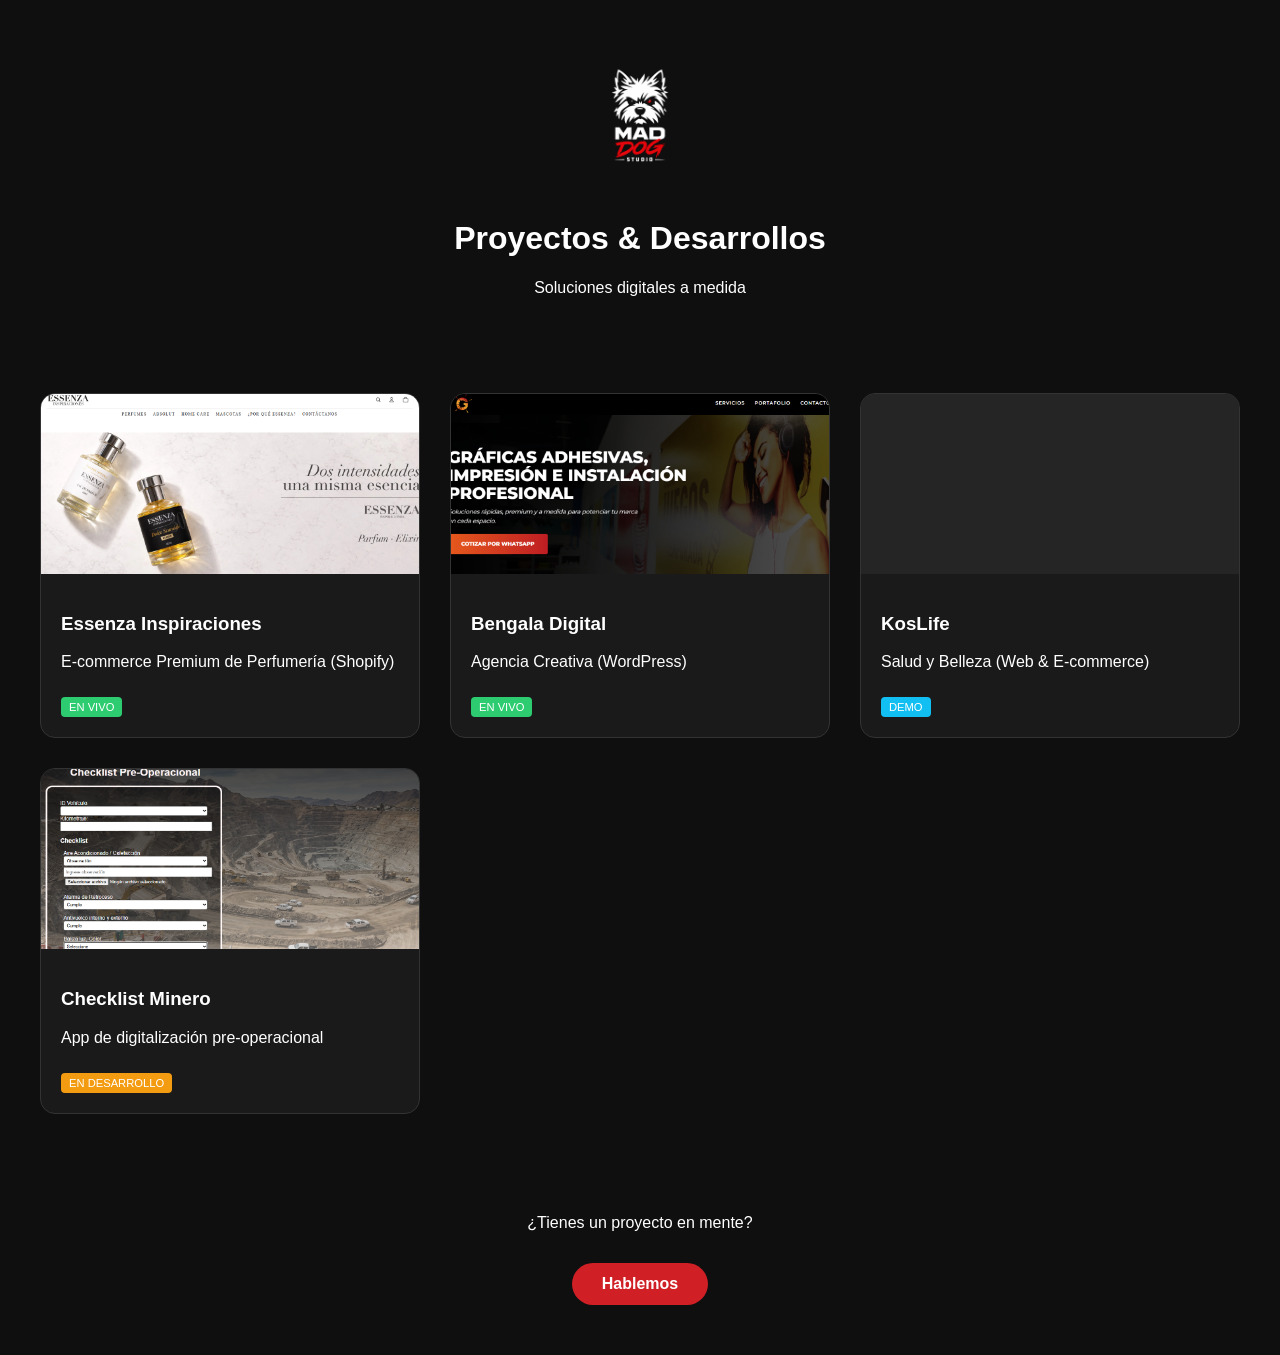
==== portafolio.html @ 84998dc0 "Primer commit - Mad Dog Studio landing" ====
<!DOCTYPE html>
<html lang="es">
<head>
    <meta charset="UTF-8">
    <meta name="viewport" content="width=device-width, initial-scale=1.0">
    <title>MAD Dog Studio | Portafolio</title>
    <link rel="stylesheet" href="style-portafolio.css">
</head>
<body>

    <header>
        <img src="img/mad_transp.png" alt="MAD Dog Studio Logo" class="logo-header">
        <h1>Proyectos & Desarrollos</h1>
        <p>Soluciones digitales a medida</p>
    </header>

    <main class="portfolio-grid">
        
        <a href="https://www.essenzainspiraciones.cl" target="_blank" class="project-card">
            <div class="card-image" style="background-image: url('img/essenza.png');"></div>
            <div class="card-content">
                <h3>Essenza Inspiraciones</h3>
                <p>E-commerce Premium de Perfumería (Shopify)</p>
                <span class="tag">En Vivo</span>
            </div>
        </a>

        <a href="https://www.bengaladigital.cl" target="_blank" class="project-card">
            <div class="card-image" style="background-image: url('img/bengala.png');"></div>
            <div class="card-content">
                <h3>Bengala Digital</h3>
                <p>Agencia Creativa (WordPress)</p>
                <span class="tag">En Vivo</span>
            </div>
        </a>

        <a href="https://kos-life-web-demo.vercel.app" target="_blank" class="project-card">
            <div class="card-image" style="background-image: url('img/soul.png');"></div>
            <div class="card-content">
                <h3>KosLife</h3>
                <p>Salud y Belleza (Web & E-commerce)</p>
                <span class="tag demo">Demo</span>
            </div>
        </a>

        <div class="project-card internal" onclick="openProject('mining')">
            <div class="card-image" style="background-image: url('img/checklist.png');"></div>
            <div class="card-content">
                <h3>Checklist Minero</h3>
                <p>App de digitalización pre-operacional</p>
                <span class="tag dev">En Desarrollo</span>
            </div>
        </div>

    </main>

    <footer class="contact-section">
        <p>¿Tienes un proyecto en mente?</p>
        <a href="mailto:dogstudio@madapp.cl" class="contact-btn">Hablemos</a>
    </footer>

</body>
</html>
---- style-portafolio.css ----
:root {
    --primary-red: #d11f26;
    --dark-bg: #0f0f0f;
    --card-bg: #1a1a1a;
    --text-white: #ffffff;
    --text-gray: #a0a0a0;
}

body {
    background-color: var(--dark-bg);
    color: var(--text-white);
    font-family: 'Inter', sans-serif;
    margin: 0;
    padding-bottom: 50px;
}

header {
    text-align: center;
    padding: 60px 20px;
}

.logo-header {
    width: 120px;
    margin-bottom: 15px;
}

/* LA MAGIA DEL GRID */
.portfolio-grid {
    display: grid;
    grid-template-columns: repeat(auto-fit, minmax(300px, 1fr));
    gap: 30px;
    max-width: 1200px;
    margin: 0 auto;
    padding: 20px;
}

.project-card {
    background: var(--card-bg);
    border-radius: 15px;
    text-decoration: none;
    color: inherit;
    overflow: hidden;
    border: 1px solid #333;
    transition: transform 0.3s ease, border-color 0.3s ease;
    cursor: pointer;
}

.project-card:hover {
    transform: translateY(-8px);
    border-color: var(--primary-red);
}

.card-image {
    height: 180px;
    background-size: cover;
    background-position: center;
    background-color: #252525;
}

.card-content {
    padding: 20px;
}

.tag {
    display: inline-block;
    margin-top: 10px;
    font-size: 0.7rem;
    padding: 4px 8px;
    background: #2ecc71;
    border-radius: 4px;
    text-transform: uppercase;
}

.tag.dev {
    background: #f39c12;
}

.tag.demo {
    background: #12bff3;
}

.contact-section {
    text-align: center;
    margin-top: 80px;
}

.contact-btn {
    display: inline-block;
    margin-top: 15px;
    padding: 12px 30px;
    background-color: var(--primary-red);
    color: white;
    text-decoration: none;
    border-radius: 30px;
    font-weight: bold;
}
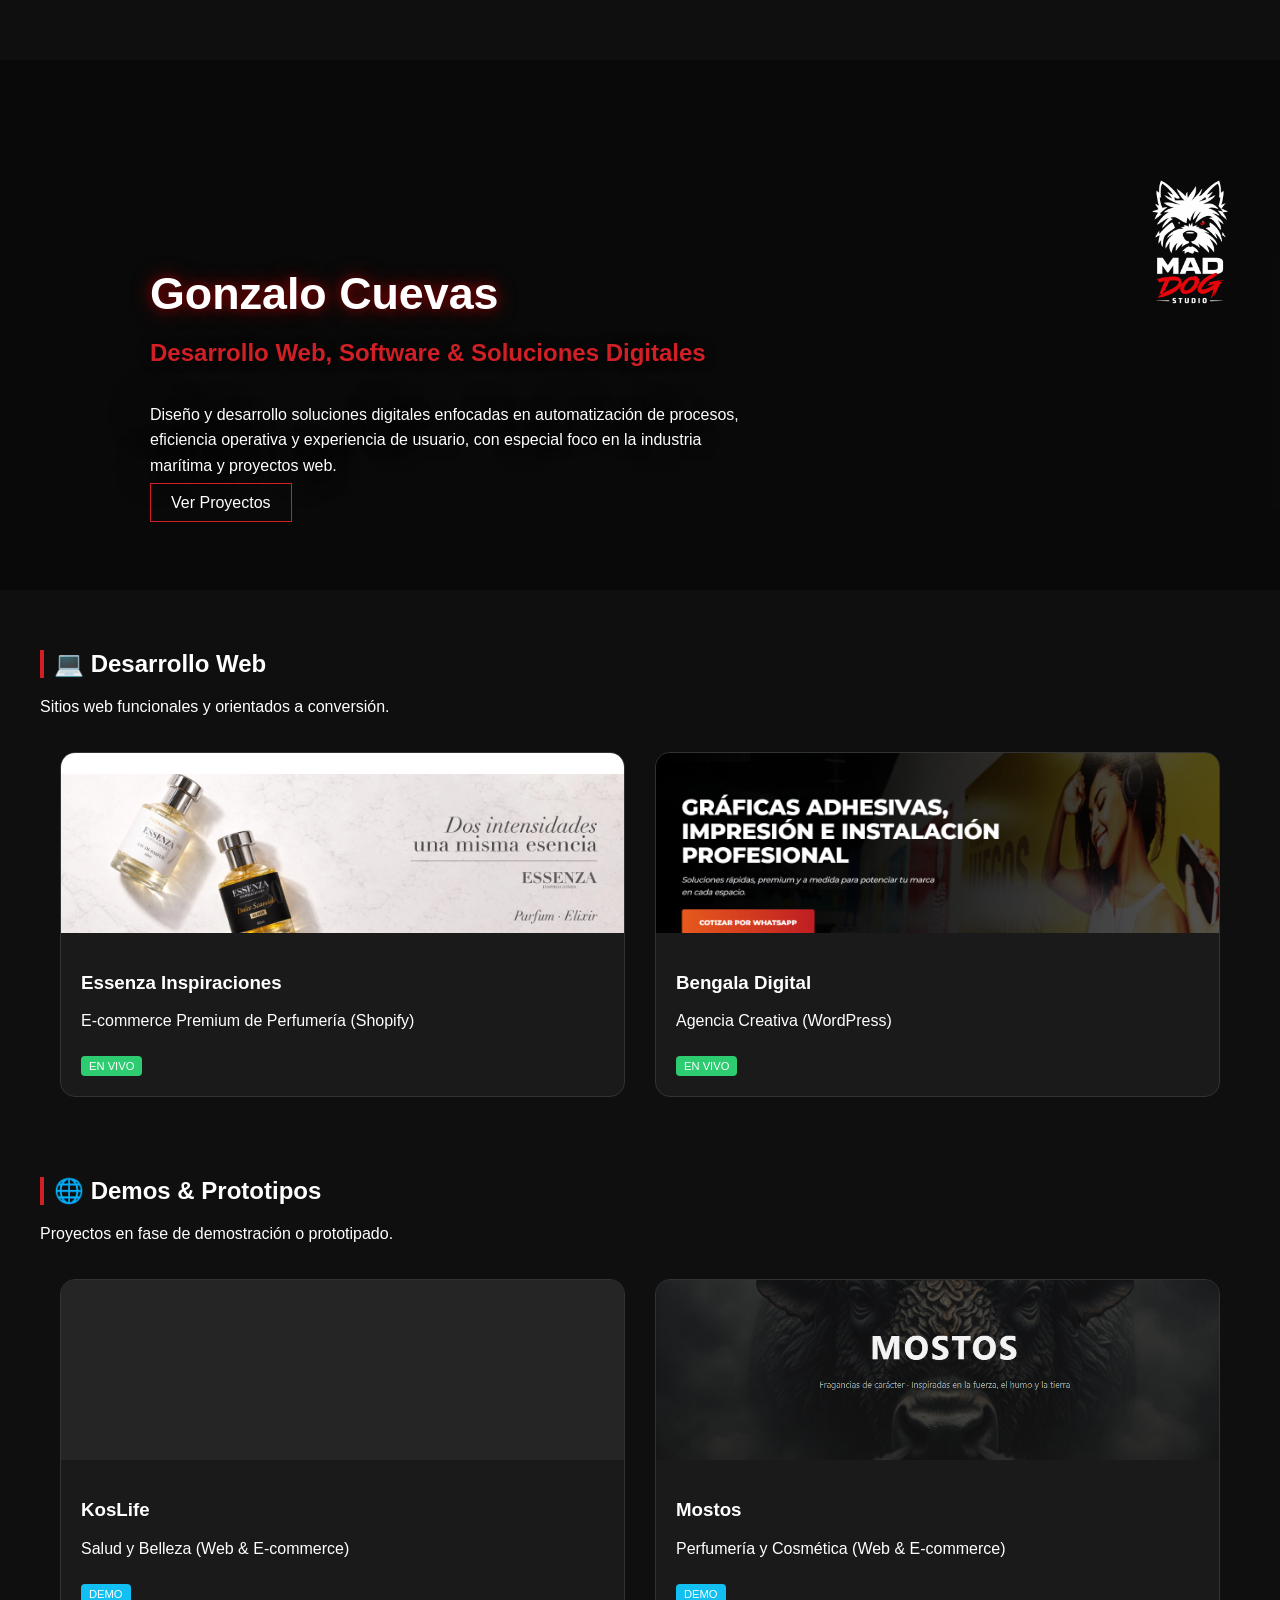
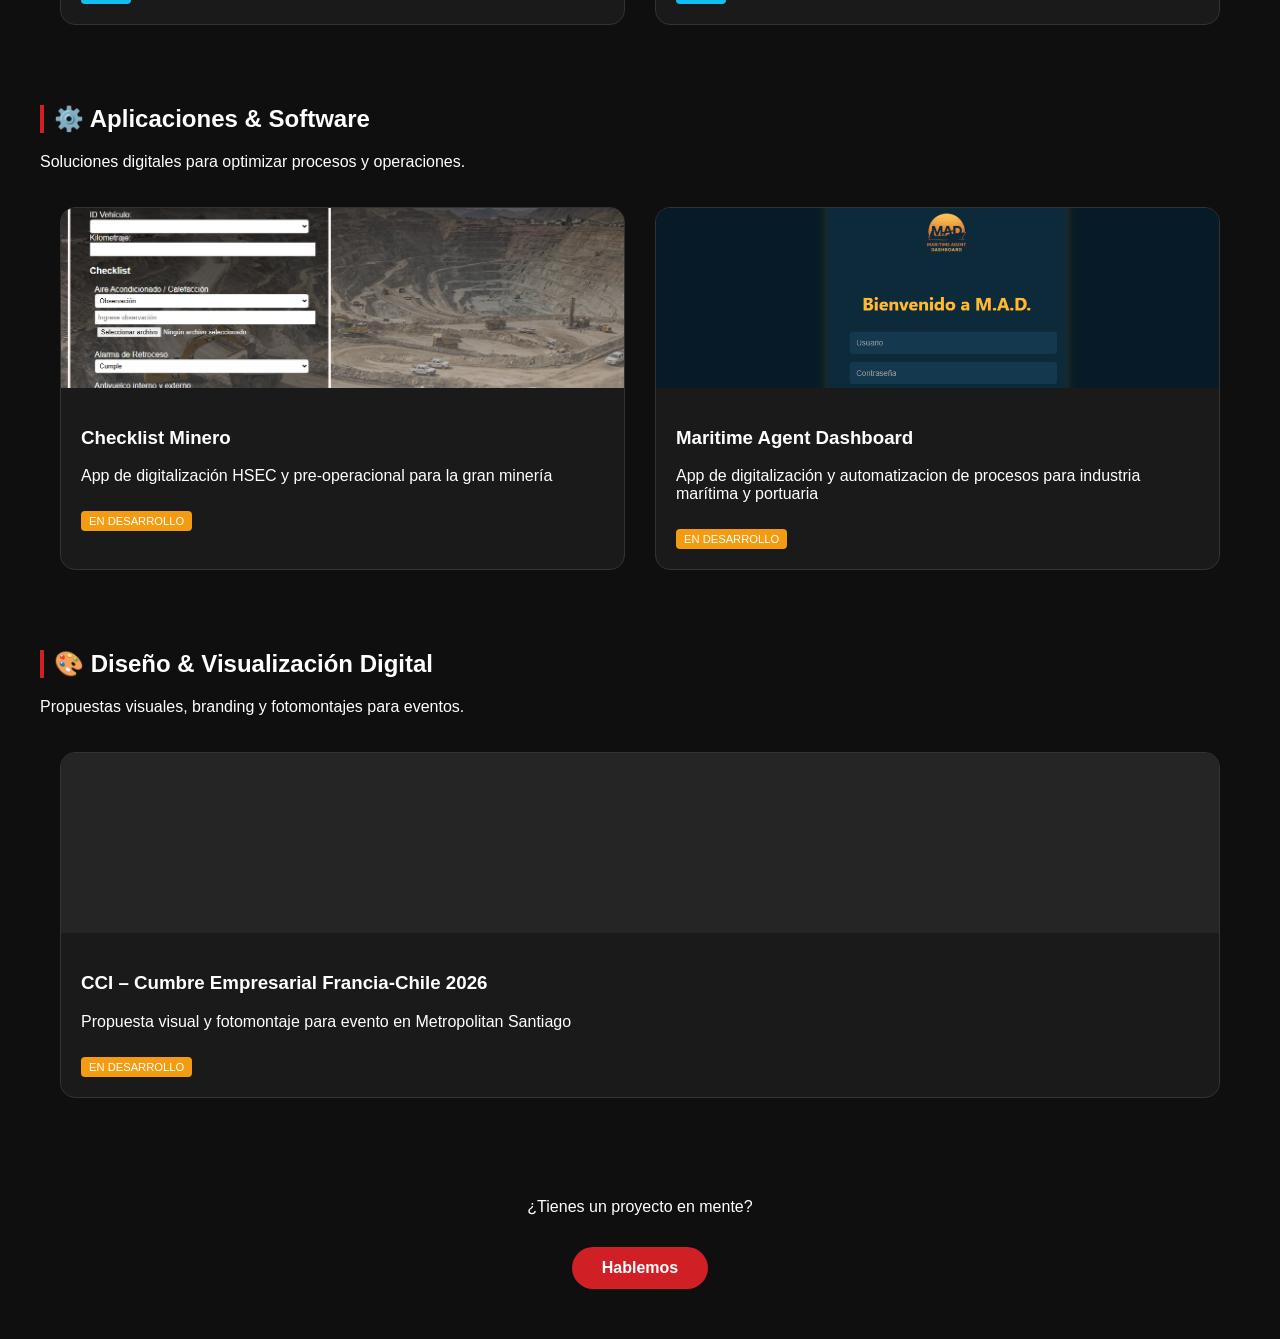
==== commit 45442839: "Refactor portafolio + nuevo layout por secciones + mejoras hero responsive" ====
--- a/portafolio.html
+++ b/portafolio.html
@@ -8,15 +8,38 @@
 </head>
 <body>
 
-    <header>
-        <img src="img/mad_transp.png" alt="MAD Dog Studio Logo" class="logo-header">
-        <h1>Proyectos & Desarrollos</h1>
-        <p>Soluciones digitales a medida</p>
-    </header>
+    <header class="hero">
 
-    <main class="portfolio-grid">
+    <div class="hero-content">
+        <div class="hero-text">
+            <h1>Gonzalo Cuevas</h1>
+            <h2>Desarrollo Web, Software & Soluciones Digitales</h2>
+            <p>
+            Diseño y desarrollo soluciones digitales enfocadas en automatización de procesos,
+            eficiencia operativa y experiencia de usuario, con especial foco en la industria marítima y proyectos web.
+            </p>
+
+            <div class="hero-buttons">
+                <a href="#proyectos" class="btn">Ver Proyectos</a>
+            </div>
+        </div>
+
+        <div class="hero-logo">
+            <img id="logoHero" src="img/mad_transp.png" alt="logo">
+        </div>
         
-        <a href="https://www.essenzainspiraciones.cl" target="_blank" class="project-card">
+    </div>
+
+</header>
+
+    <main>
+        <!-- DESARROLLO WEB -->
+    <section>
+        <h2>💻 Desarrollo Web</h2>
+        <p class="section-desc">Sitios web funcionales y orientados a conversión.</p>
+        <div class="portfolio-grid">
+
+            <a href="https://www.essenzainspiraciones.cl" target="_blank" class="project-card">
             <div class="card-image" style="background-image: url('img/essenza.png');"></div>
             <div class="card-content">
                 <h3>Essenza Inspiraciones</h3>
@@ -34,6 +57,16 @@
             </div>
         </a>
 
+        </div>
+    </section>
+
+    <!-- DEMOS -->
+    <section>
+        <h2>🌐 Demos & Prototipos</h2>
+        <p class="section-desc">Proyectos en fase de demostración o prototipado.</p>
+        <div class="portfolio-grid">
+
+            <!-- KosLife -->
         <a href="https://kos-life-web-demo.vercel.app" target="_blank" class="project-card">
             <div class="card-image" style="background-image: url('img/soul.png');"></div>
             <div class="card-content">
@@ -42,15 +75,65 @@
                 <span class="tag demo">Demo</span>
             </div>
         </a>
+            <!-- Mostos (nuevo) -->
+        <a href="https://mostos-web.vercel.app" target="_blank" class="project-card">
+            <div class="card-image" style="background-image: url('img/mostos.png');"></div>
+            <div class="card-content">
+                <h3>Mostos</h3>
+                <p>Perfumería y Cosmética (Web & E-commerce)</p>
+                <span class="tag demo">Demo</span>
+            </div>
+        </a>
 
+        </div>
+    </section>
+
+    <!-- SOFTWARE -->
+    <section>
+        <h2>⚙️ Aplicaciones & Software</h2>
+        <p class="section-desc">Soluciones digitales para optimizar procesos y operaciones.</p>
+        <div class="portfolio-grid">
+
+            <!-- Checklist -->
         <div class="project-card internal" onclick="openProject('mining')">
             <div class="card-image" style="background-image: url('img/checklist.png');"></div>
             <div class="card-content">
                 <h3>Checklist Minero</h3>
-                <p>App de digitalización pre-operacional</p>
+                <p>App de digitalización HSEC y pre-operacional para la gran minería</p>
                 <span class="tag dev">En Desarrollo</span>
             </div>
         </div>
+            <!-- MAD -->
+        <a href="https://madapp.cl/dashboard.html" target="_blank" class="project-card">
+            <div class="card-image" style="background-image: url('img/MAD.png');"></div>
+            <div class="card-content">
+                <h3>Maritime Agent Dashboard</h3>
+                <p>App de digitalización y automatizacion de procesos para industria marítima y portuaria</p>
+                <span class="tag dev">En Desarrollo</span>
+            </div>
+        </a>
+
+        </div>
+    </section>
+
+    <!-- DISEÑO -->
+    <section>
+        <h2>🎨 Diseño & Visualización Digital</h2>
+        <p class="section-desc">Propuestas visuales, branding y fotomontajes para eventos.</p>
+        <div class="portfolio-grid">
+
+            <!-- CCI -->
+        <div class="project-card internal" onclick="openProject('events')">
+            <div class="card-image" style="background-image: url('img/CCI.png');"></div>
+            <div class="card-content">
+                <h3>CCI – Cumbre Empresarial Francia-Chile 2026</h3>
+                <p>Propuesta visual y fotomontaje para evento en Metropolitan Santiago</p>
+                <span class="tag dev">En Desarrollo</span>
+            </div>
+        </div>
+
+        </div>
+    </section>
 
     </main>
 
@@ -59,5 +142,39 @@
         <a href="mailto:dogstudio@madapp.cl" class="contact-btn">Hablemos</a>
     </footer>
 
+    <script>
+const logo = document.getElementById("logoHero");
+
+if (window.innerWidth > 768) {
+
+    let isAnimating = false;
+
+    logo.addEventListener("click", () => {
+        if (isAnimating) return;
+
+        isAnimating = true;
+
+        logo.style.opacity = 0;
+
+        setTimeout(() => {
+            logo.src = "img/Ltr Icon.png";
+            logo.style.opacity = 1;
+
+            setTimeout(() => {
+                logo.style.opacity = 0;
+
+                setTimeout(() => {
+                    logo.src = "img/mad_transp.png";
+                    logo.style.opacity = 1;
+                    isAnimating = false;
+                }, 200);
+
+            }, 3000);
+
+        }, 200);
+    });
+}
+</script>
+
 </body>
 </html>
--- a/style-portafolio.css
+++ b/style-portafolio.css
@@ -10,7 +10,7 @@
     background-color: var(--dark-bg);
     color: var(--text-white);
     font-family: 'Inter', sans-serif;
-    margin: 0;
+    margin: 0px;
     padding-bottom: 50px;
 }
 
@@ -19,9 +19,9 @@
     padding: 60px 20px;
 }
 
-.logo-header {
-    width: 120px;
-    margin-bottom: 15px;
+.logo-header:hover {
+    transform: scale(1.05);
+    transition: transform 0.3s ease;
 }
 
 /* LA MAGIA DEL GRID */
@@ -93,4 +93,162 @@
     text-decoration: none;
     border-radius: 30px;
     font-weight: bold;
+}
+
+section {
+    max-width: 1200px;
+    margin: 60px auto;
+    padding: 0 20px;
+}
+
+section h2 {
+    margin-bottom: 20px;
+    color: var(--text-white);
+    border-left: 4px solid var(--primary-red);
+    padding-left: 10px;
+}
+
+.hero {
+    position: relative;
+    min-height: 450px;
+    display: flex;
+    align-items: center;
+    justify-content: center;
+    padding: 40px;
+    background: url('img/portafolio.png') center/cover no-repeat;
+    margin: 60px 0px 30px 0px;
+}
+
+.hero::before {
+    content: "";
+    position: absolute;
+    inset: 0;
+    background: rgba(7, 7, 7, 0.65);
+}
+
+.hero-content {
+    position: relative;
+    z-index: 2;
+    display: flex;
+    justify-content: space-between;
+    align-items: center;
+    width: 100%;
+    max-width: 1200px;
+}
+
+.hero-text {
+    max-width: 600px;
+    text-align: left;
+}
+
+.hero-text h1 {
+    font-size: 2.8rem;
+    margin-bottom: 0px;
+
+    /* 🔥 sombra pro */
+    text-shadow: 0 0 10px rgba(117, 0, 0, 0.8),
+                 0 0 20px rgba(207, 0, 0, 0.6);
+}
+
+.hero-text h2 {
+    color: var(--primary-red);
+    margin-bottom: 35px;
+
+    text-shadow: 0 0 12px rgb(0, 0, 0);
+}
+
+.hero-text p {
+    color: var(--text-white);
+    line-height: 1.6;
+
+    text-shadow: 0 0 100px rgb(0, 0, 0);
+}
+
+.hero-logo img {
+    width: 160px;
+    transition: transform 0.3s ease;
+}
+
+.hero-logo img:hover {
+    transform: scale(1.40);
+}
+
+.btn {
+    margin-top: 20px;
+    padding: 10px 20px;
+    border: 1px solid var(--primary-red);
+    color: var(--text-white);
+    text-decoration: none;
+    transition: 0.3s;
+}
+
+.btn:hover {
+    background: var(--primary-red);
+}
+
+.hero-logo img {
+    width: 160px;
+    transition: transform 2.3s ease, opacity 0.3s ease;
+}
+
+@media (min-width: 769px) {
+
+    .hero-text {
+        margin-left: 110px;   /* mueve el bloque completo */
+        margin-top: 100px;   /* opcional si quieres subir/bajar */
+    }
+
+    .hero-logo {
+        position: absolute;
+        right: 0;
+        top: 30px;
+        left: 1070px;
+    }
+
+}
+
+@media (max-width: 768px) {
+
+    .hero {
+        background: var(--dark-bg); /* sin imagen */
+        height: auto;
+        padding: 60px 20px;
+        text-align: center;
+        align-items: center;
+    }
+
+    .hero::before {
+        display: none; /* elimina overlay */
+    }
+
+    .hero-content {
+        flex-direction: column;
+        text-align: center;
+        gap: 30px;
+    }
+
+    .hero-text {
+        text-align: center;
+    }
+
+    .hero-logo img {
+        width: 120px;
+        margin-top: 20px;
+        pointer-events: none; /* evita clicks raros en mobile */
+    }
+
+    section {
+        margin: 40px auto;
+        padding: 0 15px;
+    }
+
+    section h2 {
+        font-size: 1.3rem;
+    }
+
+    .section-desc {
+        font-size: 0.9rem;
+        color: var(--text-gray);
+    }
+
 }
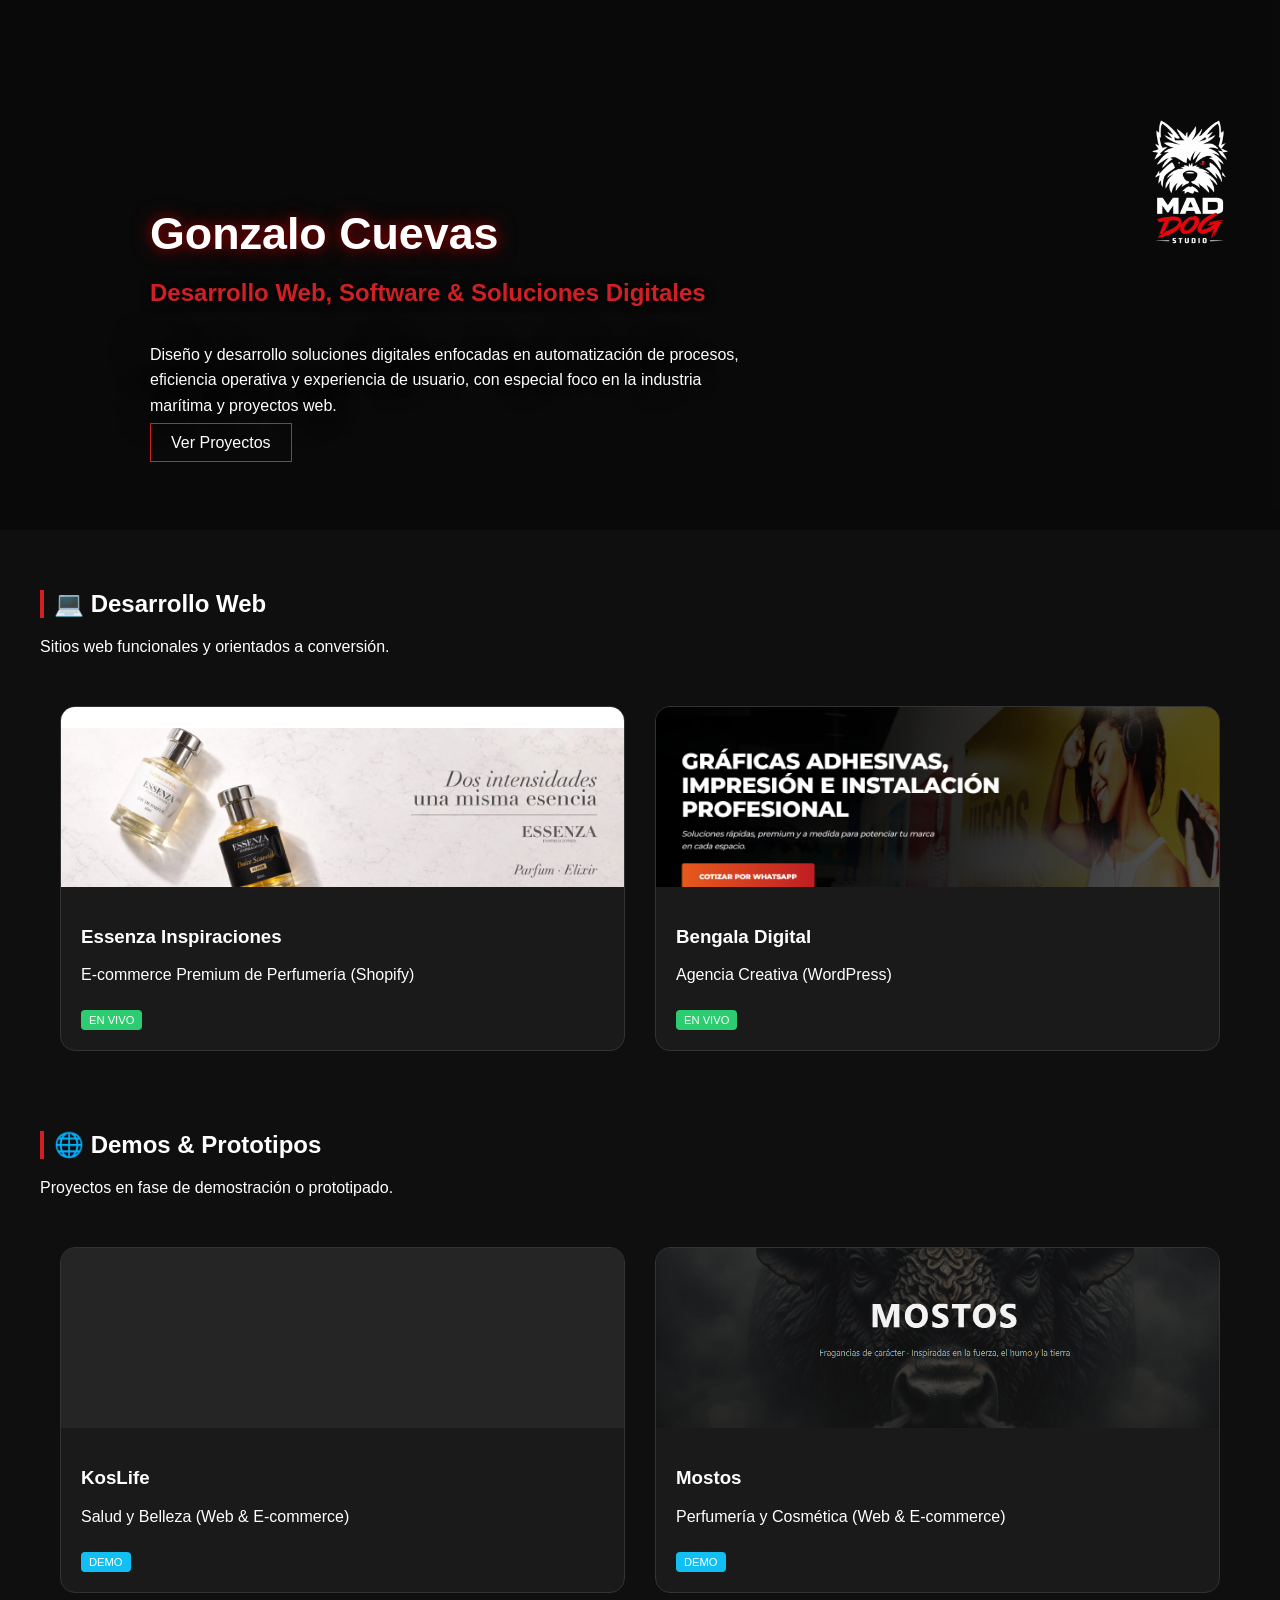
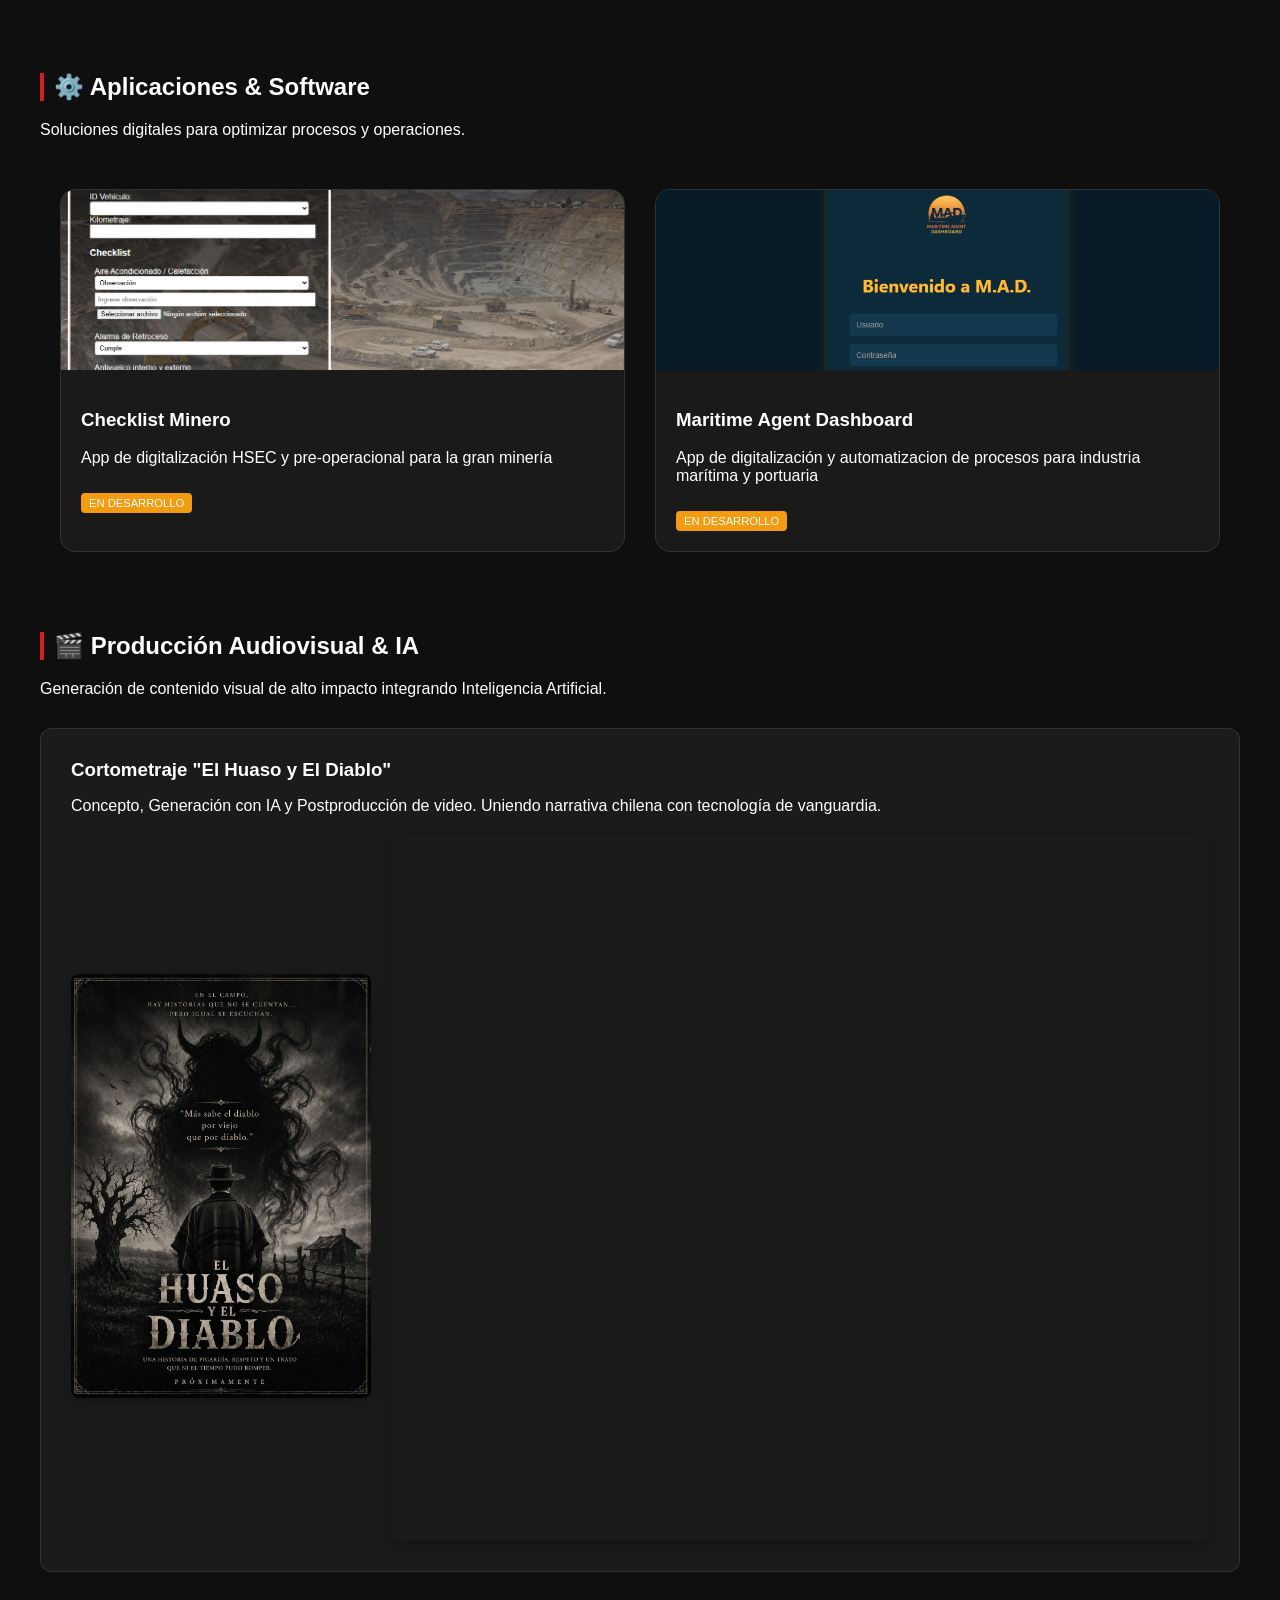
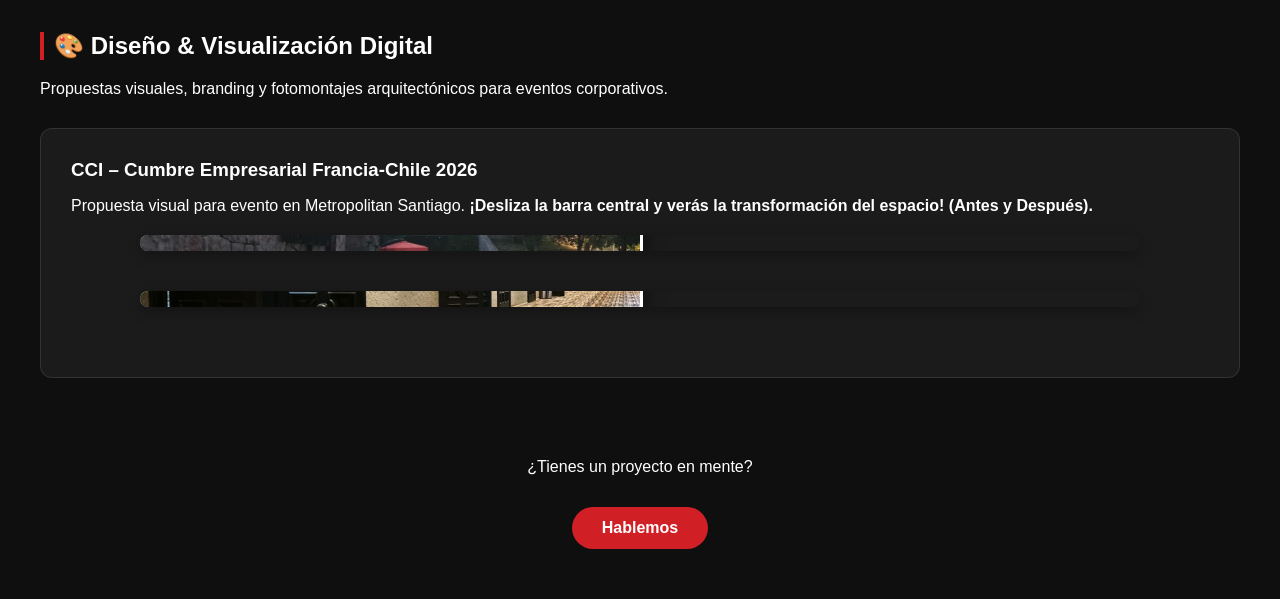
==== commit f454495f: "Actualiza portafolio agregando video y sliders interactivos" ====
--- a/portafolio.html
+++ b/portafolio.html
@@ -5,135 +5,253 @@
     <meta name="viewport" content="width=device-width, initial-scale=1.0">
     <title>MAD Dog Studio | Portafolio</title>
     <link rel="stylesheet" href="style-portafolio.css">
+    
+    <style>
+        .proyecto-destacado {
+            background: rgba(255, 255, 255, 0.05);
+            border-radius: 12px;
+            padding: 30px;
+            margin-top: 20px;
+            border: 1px solid rgba(255,255,255,0.1);
+        }
+        
+        .proyecto-destacado h3 {
+            margin-top: 0;
+            margin-bottom: 10px;
+        }
+
+        /* --- Estilos Video y Afiche --- */
+        .media-container {
+            display: flex;
+            flex-wrap: wrap;
+            gap: 20px;
+            align-items: center;
+            justify-content: center;
+            margin-top: 20px;
+        }
+        .afiche-wrapper {
+            flex: 1 1 250px;
+            max-width: 300px;
+        }
+        .img-fluida {
+            width: 100%;
+            height: auto;
+            border-radius: 8px;
+            box-shadow: 0 4px 15px rgba(0,0,0,0.3);
+        }
+        .video-wrapper {
+            flex: 2 1 400px;
+            position: relative;
+            padding-bottom: 31.25%; /* Ajuste para mantener proporción */
+            min-height: 350px;
+            border-radius: 8px;
+            overflow: hidden;
+            box-shadow: 0 4px 15px rgba(0,0,0,0.3);
+        }
+        .video-wrapper iframe {
+            position: absolute;
+            top: 0;
+            left: 0;
+            width: 100%;
+            height: 100%;
+        }
+
+        /* --- Estilos Slider Antes/Después --- */
+        .image-compare-container {
+            position: relative;
+            width: 100%;
+            max-width: 1000px;
+            margin: 20px auto 40px auto;
+            overflow: hidden;
+            border-radius: 8px;
+            box-shadow: 0 4px 15px rgba(0,0,0,0.3);
+            line-height: 0; /* Evita espacios en blanco debajo de la imagen */
+        }
+        .img-after {
+            display: block;
+            width: 100%;
+            height: auto;
+        }
+        .img-before-wrapper {
+            position: absolute;
+            top: 0;
+            left: 0;
+            width: 50%; /* Inicio al 50% */
+            height: 100%;
+            overflow: hidden;
+            border-right: 3px solid #fff; /* Línea separadora blanca */
+            box-shadow: 5px 0 15px rgba(0,0,0,0.5);
+        }
+        .img-before {
+            display: block;
+            width: 100vw; /* Truco para mantener proporción original al recortar */
+            max-width: 1000px; /* Mismo max-width que el contenedor */
+            height: 100%;
+            object-fit: cover;
+            object-position: left;
+        }
+        .slider {
+            position: absolute;
+            top: 0;
+            left: 0;
+            width: 100%;
+            height: 100%;
+            opacity: 0; /* Oculto pero clickeable */
+            cursor: ew-resize;
+            z-index: 10;
+        }
+        
+        /* Ajuste para la clase existente section-desc si es necesario */
+        .section-desc {
+            margin-bottom: 30px;
+        }
+    </style>
 </head>
 <body>
 
     <header class="hero">
-
-    <div class="hero-content">
-        <div class="hero-text">
-            <h1>Gonzalo Cuevas</h1>
-            <h2>Desarrollo Web, Software & Soluciones Digitales</h2>
-            <p>
-            Diseño y desarrollo soluciones digitales enfocadas en automatización de procesos,
-            eficiencia operativa y experiencia de usuario, con especial foco en la industria marítima y proyectos web.
-            </p>
-
-            <div class="hero-buttons">
-                <a href="#proyectos" class="btn">Ver Proyectos</a>
+        <div class="hero-content">
+            <div class="hero-text">
+                <h1>Gonzalo Cuevas</h1>
+                <h2>Desarrollo Web, Software & Soluciones Digitales</h2>
+                <p>
+                Diseño y desarrollo soluciones digitales enfocadas en automatización de procesos,
+                eficiencia operativa y experiencia de usuario, con especial foco en la industria marítima y proyectos web.
+                </p>
+
+                <div class="hero-buttons">
+                    <a href="#proyectos" class="btn">Ver Proyectos</a>
+                </div>
+            </div>
+
+            <div class="hero-logo">
+                <img id="logoHero" src="img/mad_transp.png" alt="logo">
             </div>
         </div>
-
-        <div class="hero-logo">
-            <img id="logoHero" src="img/mad_transp.png" alt="logo">
-        </div>
-        
-    </div>
-
-</header>
-
-    <main>
-        <!-- DESARROLLO WEB -->
-    <section>
-        <h2>💻 Desarrollo Web</h2>
-        <p class="section-desc">Sitios web funcionales y orientados a conversión.</p>
-        <div class="portfolio-grid">
-
-            <a href="https://www.essenzainspiraciones.cl" target="_blank" class="project-card">
-            <div class="card-image" style="background-image: url('img/essenza.png');"></div>
-            <div class="card-content">
-                <h3>Essenza Inspiraciones</h3>
-                <p>E-commerce Premium de Perfumería (Shopify)</p>
-                <span class="tag">En Vivo</span>
-            </div>
-        </a>
-
-        <a href="https://www.bengaladigital.cl" target="_blank" class="project-card">
-            <div class="card-image" style="background-image: url('img/bengala.png');"></div>
-            <div class="card-content">
-                <h3>Bengala Digital</h3>
-                <p>Agencia Creativa (WordPress)</p>
-                <span class="tag">En Vivo</span>
-            </div>
-        </a>
-
-        </div>
-    </section>
-
-    <!-- DEMOS -->
-    <section>
-        <h2>🌐 Demos & Prototipos</h2>
-        <p class="section-desc">Proyectos en fase de demostración o prototipado.</p>
-        <div class="portfolio-grid">
-
-            <!-- KosLife -->
-        <a href="https://kos-life-web-demo.vercel.app" target="_blank" class="project-card">
-            <div class="card-image" style="background-image: url('img/soul.png');"></div>
-            <div class="card-content">
-                <h3>KosLife</h3>
-                <p>Salud y Belleza (Web & E-commerce)</p>
-                <span class="tag demo">Demo</span>
-            </div>
-        </a>
-            <!-- Mostos (nuevo) -->
-        <a href="https://mostos-web.vercel.app" target="_blank" class="project-card">
-            <div class="card-image" style="background-image: url('img/mostos.png');"></div>
-            <div class="card-content">
-                <h3>Mostos</h3>
-                <p>Perfumería y Cosmética (Web & E-commerce)</p>
-                <span class="tag demo">Demo</span>
-            </div>
-        </a>
-
-        </div>
-    </section>
-
-    <!-- SOFTWARE -->
-    <section>
-        <h2>⚙️ Aplicaciones & Software</h2>
-        <p class="section-desc">Soluciones digitales para optimizar procesos y operaciones.</p>
-        <div class="portfolio-grid">
-
-            <!-- Checklist -->
-        <div class="project-card internal" onclick="openProject('mining')">
-            <div class="card-image" style="background-image: url('img/checklist.png');"></div>
-            <div class="card-content">
-                <h3>Checklist Minero</h3>
-                <p>App de digitalización HSEC y pre-operacional para la gran minería</p>
-                <span class="tag dev">En Desarrollo</span>
-            </div>
-        </div>
-            <!-- MAD -->
-        <a href="https://madapp.cl/dashboard.html" target="_blank" class="project-card">
-            <div class="card-image" style="background-image: url('img/MAD.png');"></div>
-            <div class="card-content">
-                <h3>Maritime Agent Dashboard</h3>
-                <p>App de digitalización y automatizacion de procesos para industria marítima y portuaria</p>
-                <span class="tag dev">En Desarrollo</span>
-            </div>
-        </a>
-
-        </div>
-    </section>
-
-    <!-- DISEÑO -->
-    <section>
-        <h2>🎨 Diseño & Visualización Digital</h2>
-        <p class="section-desc">Propuestas visuales, branding y fotomontajes para eventos.</p>
-        <div class="portfolio-grid">
-
-            <!-- CCI -->
-        <div class="project-card internal" onclick="openProject('events')">
-            <div class="card-image" style="background-image: url('img/CCI.png');"></div>
-            <div class="card-content">
+    </header>
+
+    <main id="proyectos">
+        <section>
+            <h2>💻 Desarrollo Web</h2>
+            <p class="section-desc">Sitios web funcionales y orientados a conversión.</p>
+            <div class="portfolio-grid">
+
+                <a href="https://www.essenzainspiraciones.cl" target="_blank" class="project-card">
+                    <div class="card-image" style="background-image: url('img/essenza.png');"></div>
+                    <div class="card-content">
+                        <h3>Essenza Inspiraciones</h3>
+                        <p>E-commerce Premium de Perfumería (Shopify)</p>
+                        <span class="tag">En Vivo</span>
+                    </div>
+                </a>
+
+                <a href="https://www.bengaladigital.cl" target="_blank" class="project-card">
+                    <div class="card-image" style="background-image: url('img/bengala.png');"></div>
+                    <div class="card-content">
+                        <h3>Bengala Digital</h3>
+                        <p>Agencia Creativa (WordPress)</p>
+                        <span class="tag">En Vivo</span>
+                    </div>
+                </a>
+
+            </div>
+        </section>
+
+        <section>
+            <h2>🌐 Demos & Prototipos</h2>
+            <p class="section-desc">Proyectos en fase de demostración o prototipado.</p>
+            <div class="portfolio-grid">
+
+                <a href="https://kos-life-web-demo.vercel.app" target="_blank" class="project-card">
+                    <div class="card-image" style="background-image: url('img/soul.png');"></div>
+                    <div class="card-content">
+                        <h3>KosLife</h3>
+                        <p>Salud y Belleza (Web & E-commerce)</p>
+                        <span class="tag demo">Demo</span>
+                    </div>
+                </a>
+                <a href="https://mostos-web.vercel.app" target="_blank" class="project-card">
+                    <div class="card-image" style="background-image: url('img/mostos.png');"></div>
+                    <div class="card-content">
+                        <h3>Mostos</h3>
+                        <p>Perfumería y Cosmética (Web & E-commerce)</p>
+                        <span class="tag demo">Demo</span>
+                    </div>
+                </a>
+
+            </div>
+        </section>
+
+        <section>
+            <h2>⚙️ Aplicaciones & Software</h2>
+            <p class="section-desc">Soluciones digitales para optimizar procesos y operaciones.</p>
+            <div class="portfolio-grid">
+
+                <div class="project-card internal" onclick="openProject('mining')">
+                    <div class="card-image" style="background-image: url('img/checklist.png');"></div>
+                    <div class="card-content">
+                        <h3>Checklist Minero</h3>
+                        <p>App de digitalización HSEC y pre-operacional para la gran minería</p>
+                        <span class="tag dev">En Desarrollo</span>
+                    </div>
+                </div>
+                <a href="https://madapp.cl/dashboard.html" target="_blank" class="project-card">
+                    <div class="card-image" style="background-image: url('img/MAD.png');"></div>
+                    <div class="card-content">
+                        <h3>Maritime Agent Dashboard</h3>
+                        <p>App de digitalización y automatizacion de procesos para industria marítima y portuaria</p>
+                        <span class="tag dev">En Desarrollo</span>
+                    </div>
+                </a>
+
+            </div>
+        </section>
+
+        <section>
+            <h2>🎬 Producción Audiovisual & IA</h2>
+            <p class="section-desc">Generación de contenido visual de alto impacto integrando Inteligencia Artificial.</p>
+            
+            <div class="proyecto-destacado">
+                <h3>Cortometraje "El Huaso y El Diablo"</h3>
+                <p>Concepto, Generación con IA y Postproducción de video. Uniendo narrativa chilena con tecnología de vanguardia.</p>
+                
+                <div class="media-container">
+                    <div class="afiche-wrapper">
+                        <img src="img/afiche.png" alt="Afiche El Huaso y El Diablo" class="img-fluida">
+                    </div>
+                    <div class="video-wrapper">
+                        <iframe src="https://www.youtube.com/embed/ay1fWmrpcik?si=Wc0Ip3oR1-x5Cgmj" title="YouTube video player" frameborder="0" allow="accelerometer; autoplay; clipboard-write; encrypted-media; gyroscope; picture-in-picture; web-share" allowfullscreen></iframe>
+                    </div>
+                </div>
+            </div>
+        </section>
+
+        <section>
+            <h2>🎨 Diseño & Visualización Digital</h2>
+            <p class="section-desc">Propuestas visuales, branding y fotomontajes arquitectónicos para eventos corporativos.</p>
+            
+            <div class="proyecto-destacado">
                 <h3>CCI – Cumbre Empresarial Francia-Chile 2026</h3>
-                <p>Propuesta visual y fotomontaje para evento en Metropolitan Santiago</p>
-                <span class="tag dev">En Desarrollo</span>
-            </div>
-        </div>
-
-        </div>
-    </section>
+                <p>Propuesta visual para evento en Metropolitan Santiago. <b>¡Desliza la barra central y verás la transformación del espacio! (Antes y Después).</b></p>
+                
+                <div class="image-compare-container">
+                    <img class="img-after" src="img/Exterior2.png" alt="Exterior con branding CCI (Despues)">
+                    <div class="img-before-wrapper">
+                        <img class="img-before" src="img/Exterior1.jpeg" alt="Exterior original vacío (Antes)">
+                    </div>
+                    <input type="range" min="1" max="100" value="50" class="slider" oninput="updateSlider(this)">
+                </div>
+
+                <div class="image-compare-container">
+                    <img class="img-after" src="img/Pasillo2.png" alt="Foyer con stands de la CCI (Despues)">
+                    <div class="img-before-wrapper">
+                        <img class="img-before" src="img/pasillo.jpeg" alt="Pasillo original vacío (Antes)">
+                    </div>
+                    <input type="range" min="1" max="100" value="50" class="slider" oninput="updateSlider(this)">
+                </div>
+                
+            </div>
+        </section>
 
     </main>
 
@@ -143,38 +261,45 @@
     </footer>
 
     <script>
-const logo = document.getElementById("logoHero");
-
-if (window.innerWidth > 768) {
-
-    let isAnimating = false;
-
-    logo.addEventListener("click", () => {
-        if (isAnimating) return;
-
-        isAnimating = true;
-
-        logo.style.opacity = 0;
-
-        setTimeout(() => {
-            logo.src = "img/Ltr Icon.png";
-            logo.style.opacity = 1;
-
-            setTimeout(() => {
+        // --- Animación del Logo Original ---
+        const logo = document.getElementById("logoHero");
+
+        if (window.innerWidth > 768) {
+            let isAnimating = false;
+
+            logo.addEventListener("click", () => {
+                if (isAnimating) return;
+
+                isAnimating = true;
                 logo.style.opacity = 0;
 
                 setTimeout(() => {
-                    logo.src = "img/mad_transp.png";
+                    logo.src = "img/Ltr Icon.png";
                     logo.style.opacity = 1;
-                    isAnimating = false;
+
+                    setTimeout(() => {
+                        logo.style.opacity = 0;
+
+                        setTimeout(() => {
+                            logo.src = "img/mad_transp.png";
+                            logo.style.opacity = 1;
+                            isAnimating = false;
+                        }, 200);
+
+                    }, 3000);
+
                 }, 200);
-
-            }, 3000);
-
-        }, 200);
-    });
-}
-</script>
+            });
+        }
+
+        // --- Script para los Sliders de Antes y Después ---
+        function updateSlider(element) {
+            // Busca el div de la imagen "Antes" que está en el mismo contenedor
+            const wrapper = element.parentElement.querySelector('.img-before-wrapper');
+            // Ajusta el ancho de la envoltura según el valor del rango (1 a 100)
+            wrapper.style.width = element.value + "%";
+        }
+    </script>
 
 </body>
-</html>+</html>
--- a/style-portafolio.css
+++ b/style-portafolio.css
@@ -115,8 +115,7 @@
     align-items: center;
     justify-content: center;
     padding: 40px;
-    background: url('img/portafolio.png') center/cover no-repeat;
-    margin: 60px 0px 30px 0px;
+    background: url('img/Portafolio.png') center/cover no-repeat;
 }
 
 .hero::before {
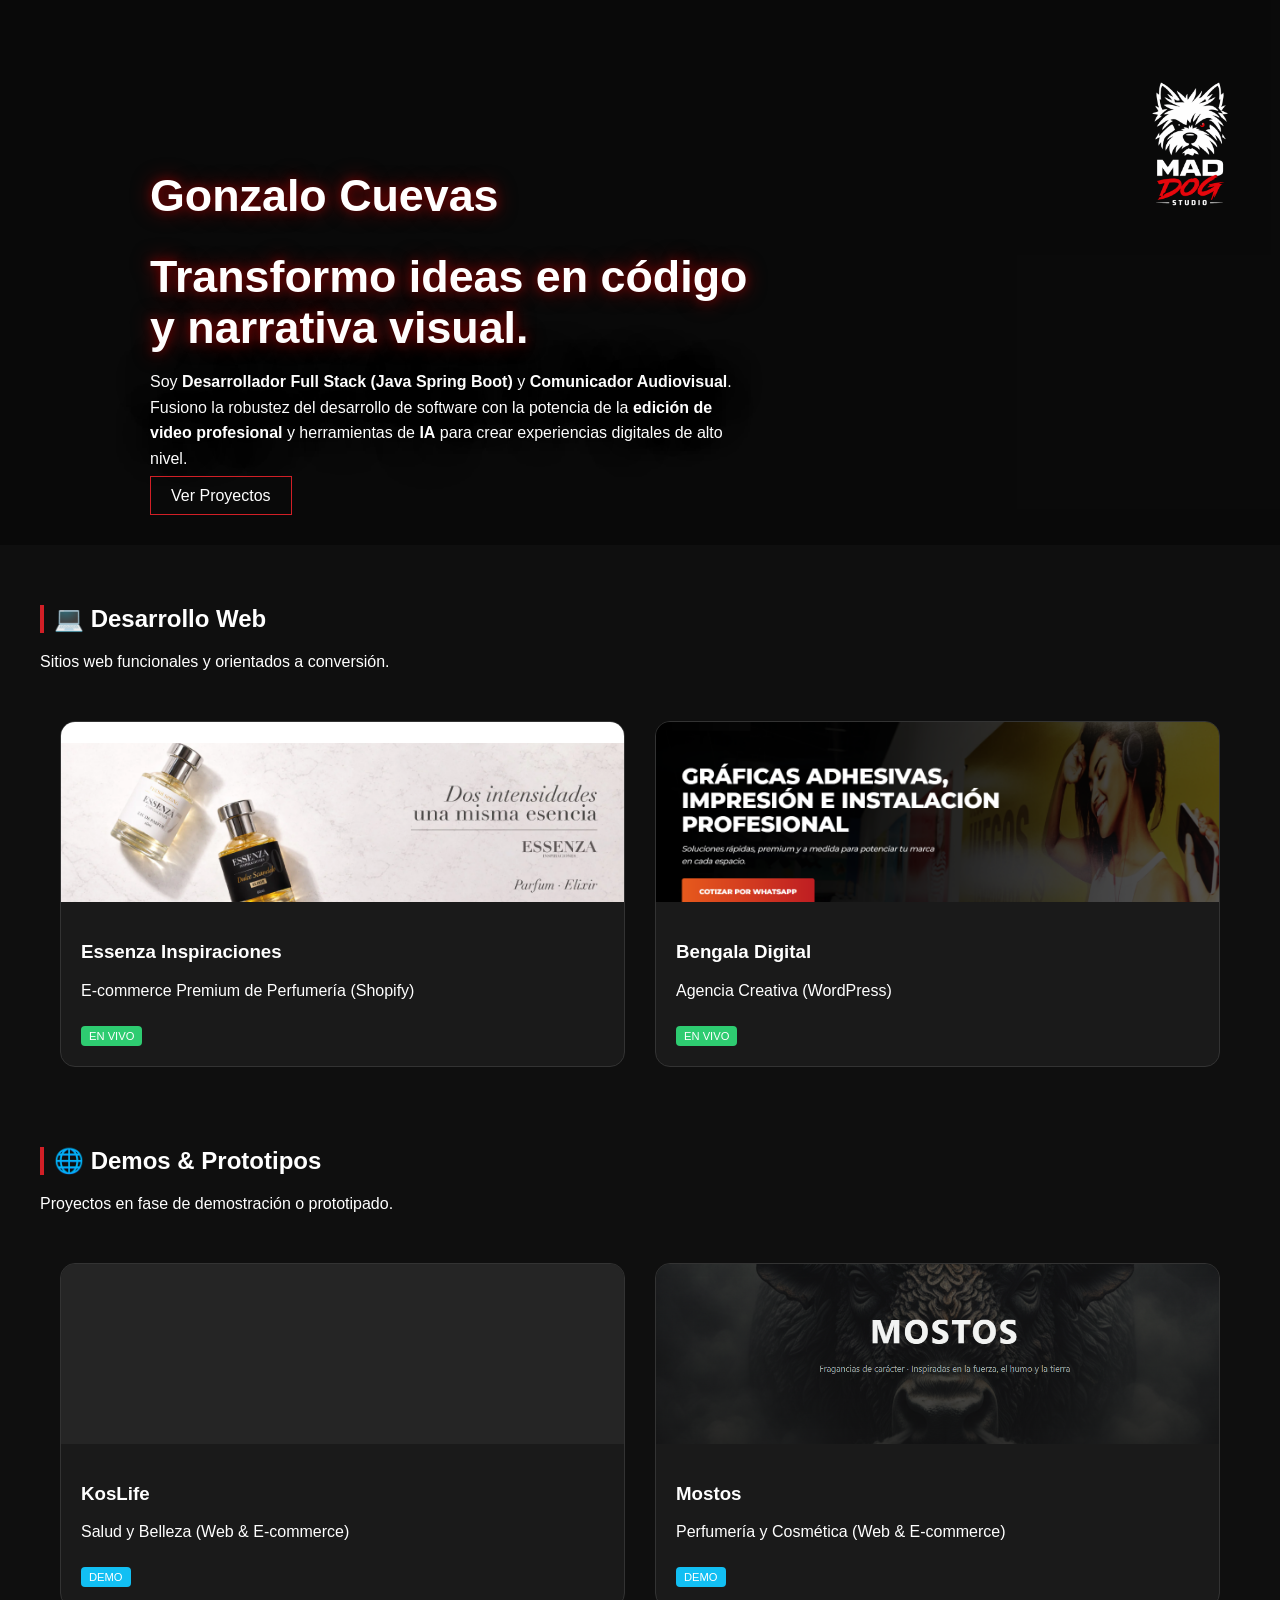
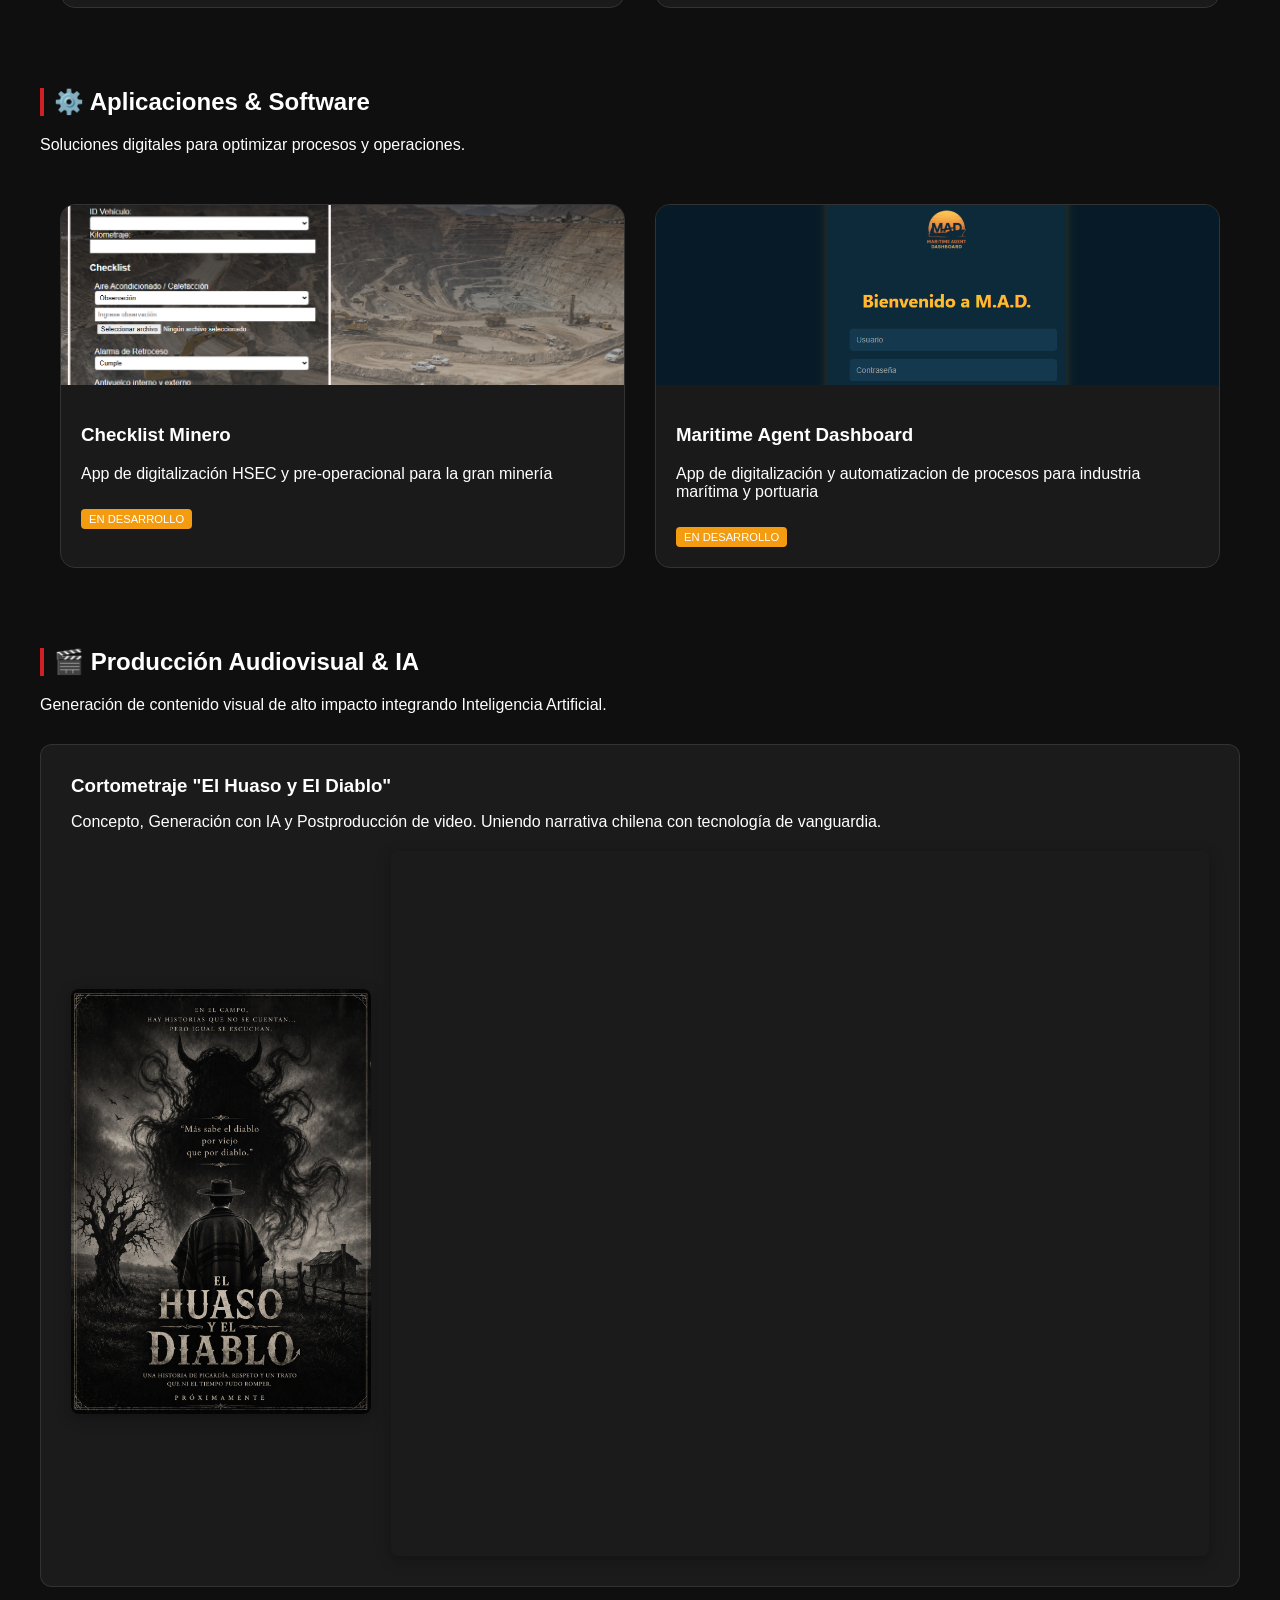
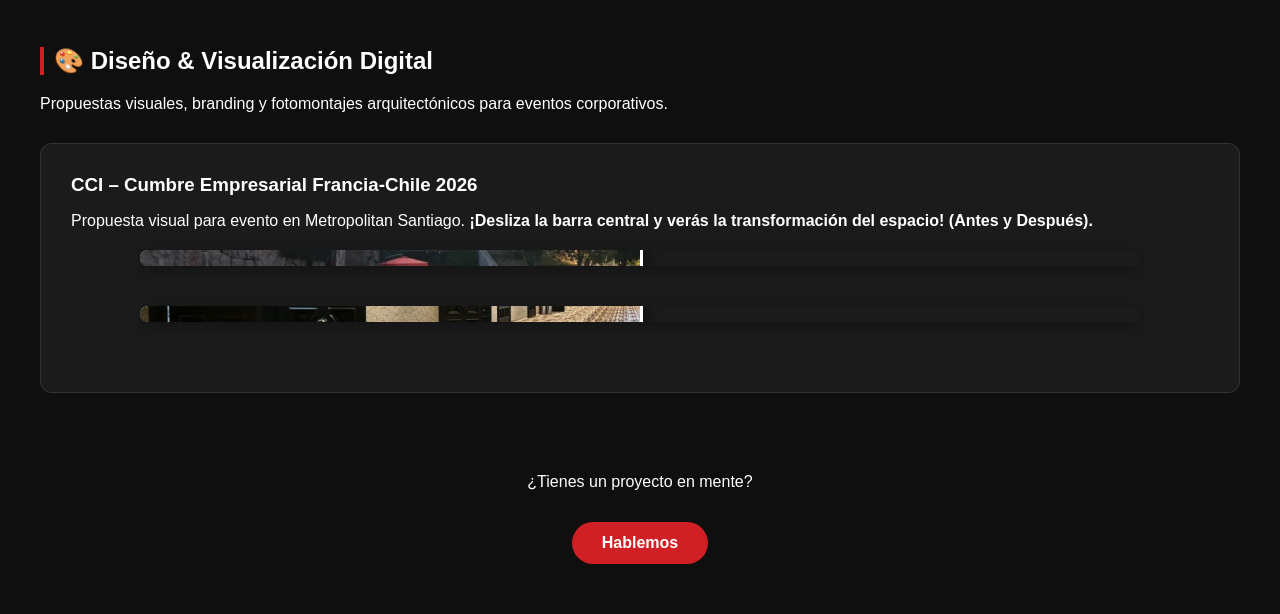
==== commit dc278244: "Revise hero section with new tagline and description Updated header content to reflect new personal " ====
--- a/portafolio.html
+++ b/portafolio.html
@@ -113,10 +113,11 @@
         <div class="hero-content">
             <div class="hero-text">
                 <h1>Gonzalo Cuevas</h1>
-                <h2>Desarrollo Web, Software & Soluciones Digitales</h2>
+                <h1>Transformo ideas en código y narrativa visual.</h1>
                 <p>
-                Diseño y desarrollo soluciones digitales enfocadas en automatización de procesos,
-                eficiencia operativa y experiencia de usuario, con especial foco en la industria marítima y proyectos web.
+                  Soy <strong>Desarrollador Full Stack (Java Spring Boot)</strong> y <strong>Comunicador Audiovisual</strong>. 
+                  Fusiono la robustez del desarrollo de software con la potencia de la <strong>edición de video profesional</strong> 
+                  y herramientas de <strong>IA</strong> para crear experiencias digitales de alto nivel.
                 </p>
 
                 <div class="hero-buttons">
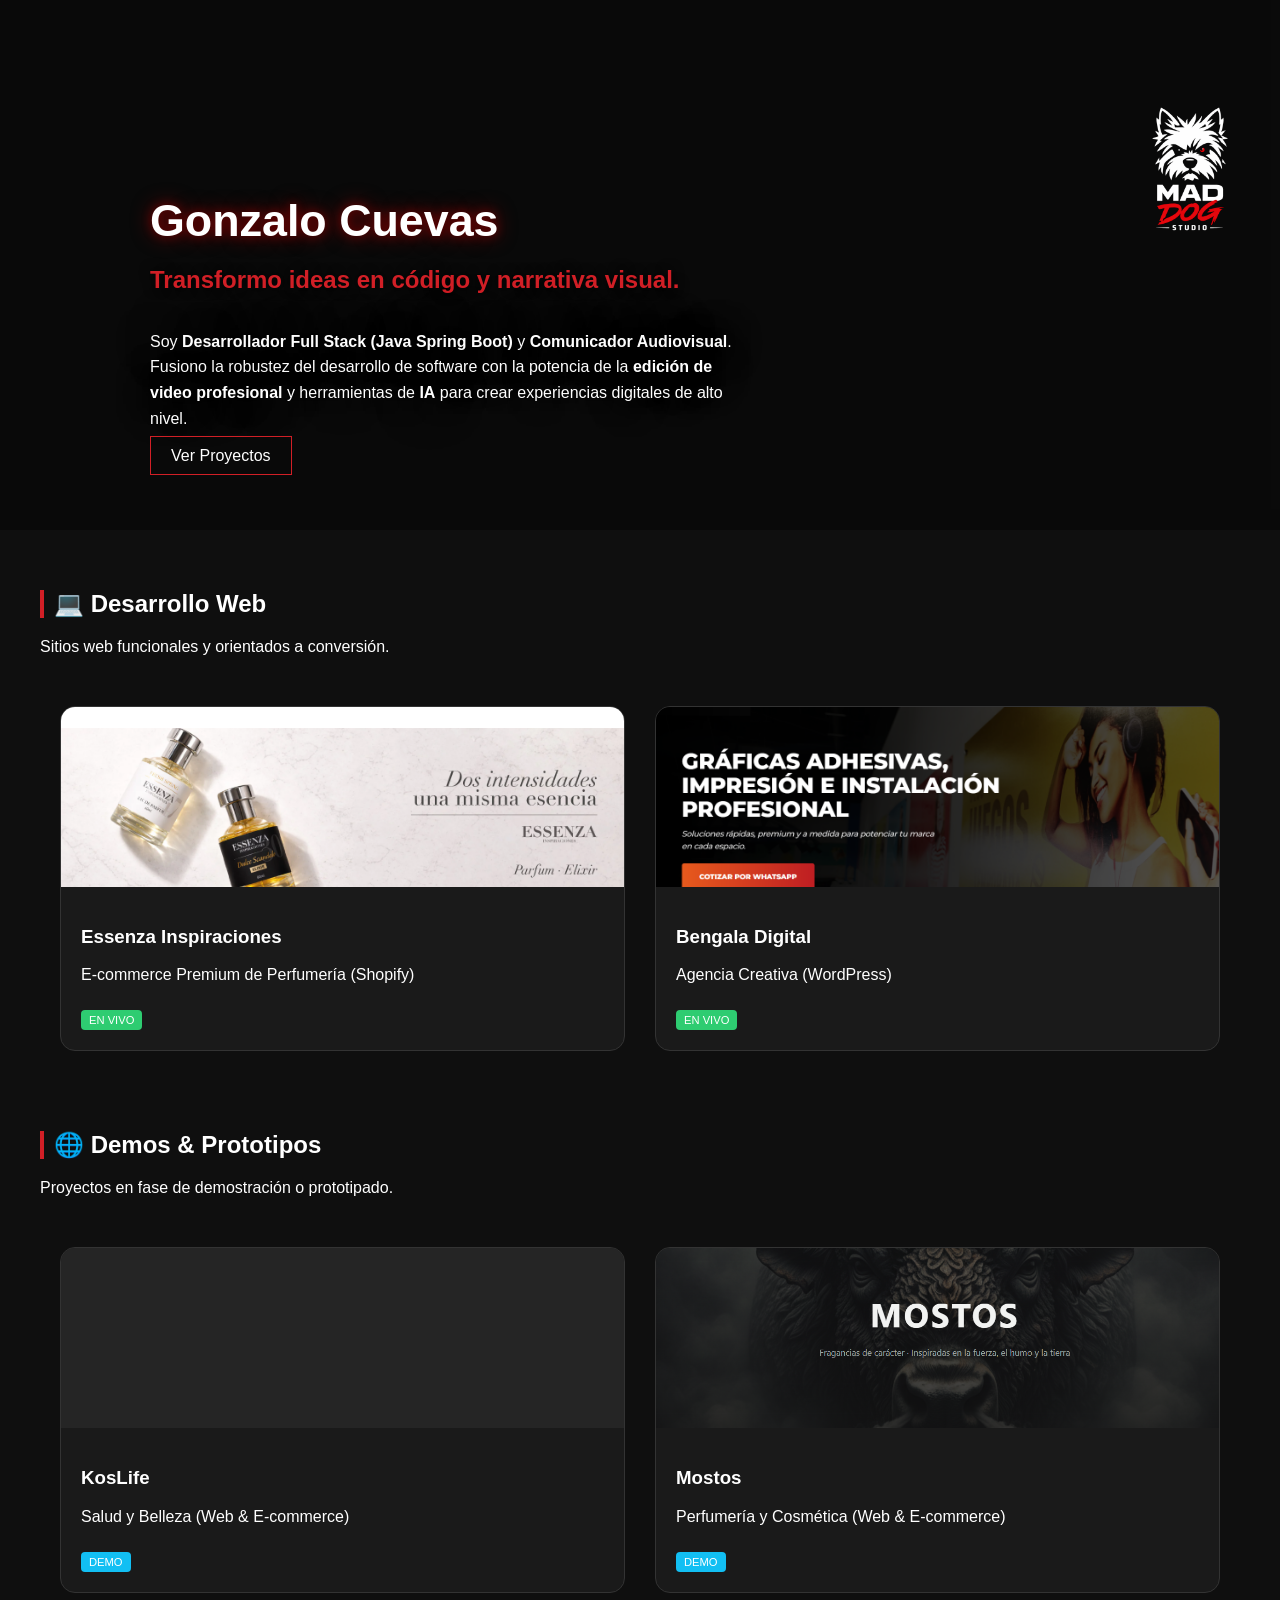
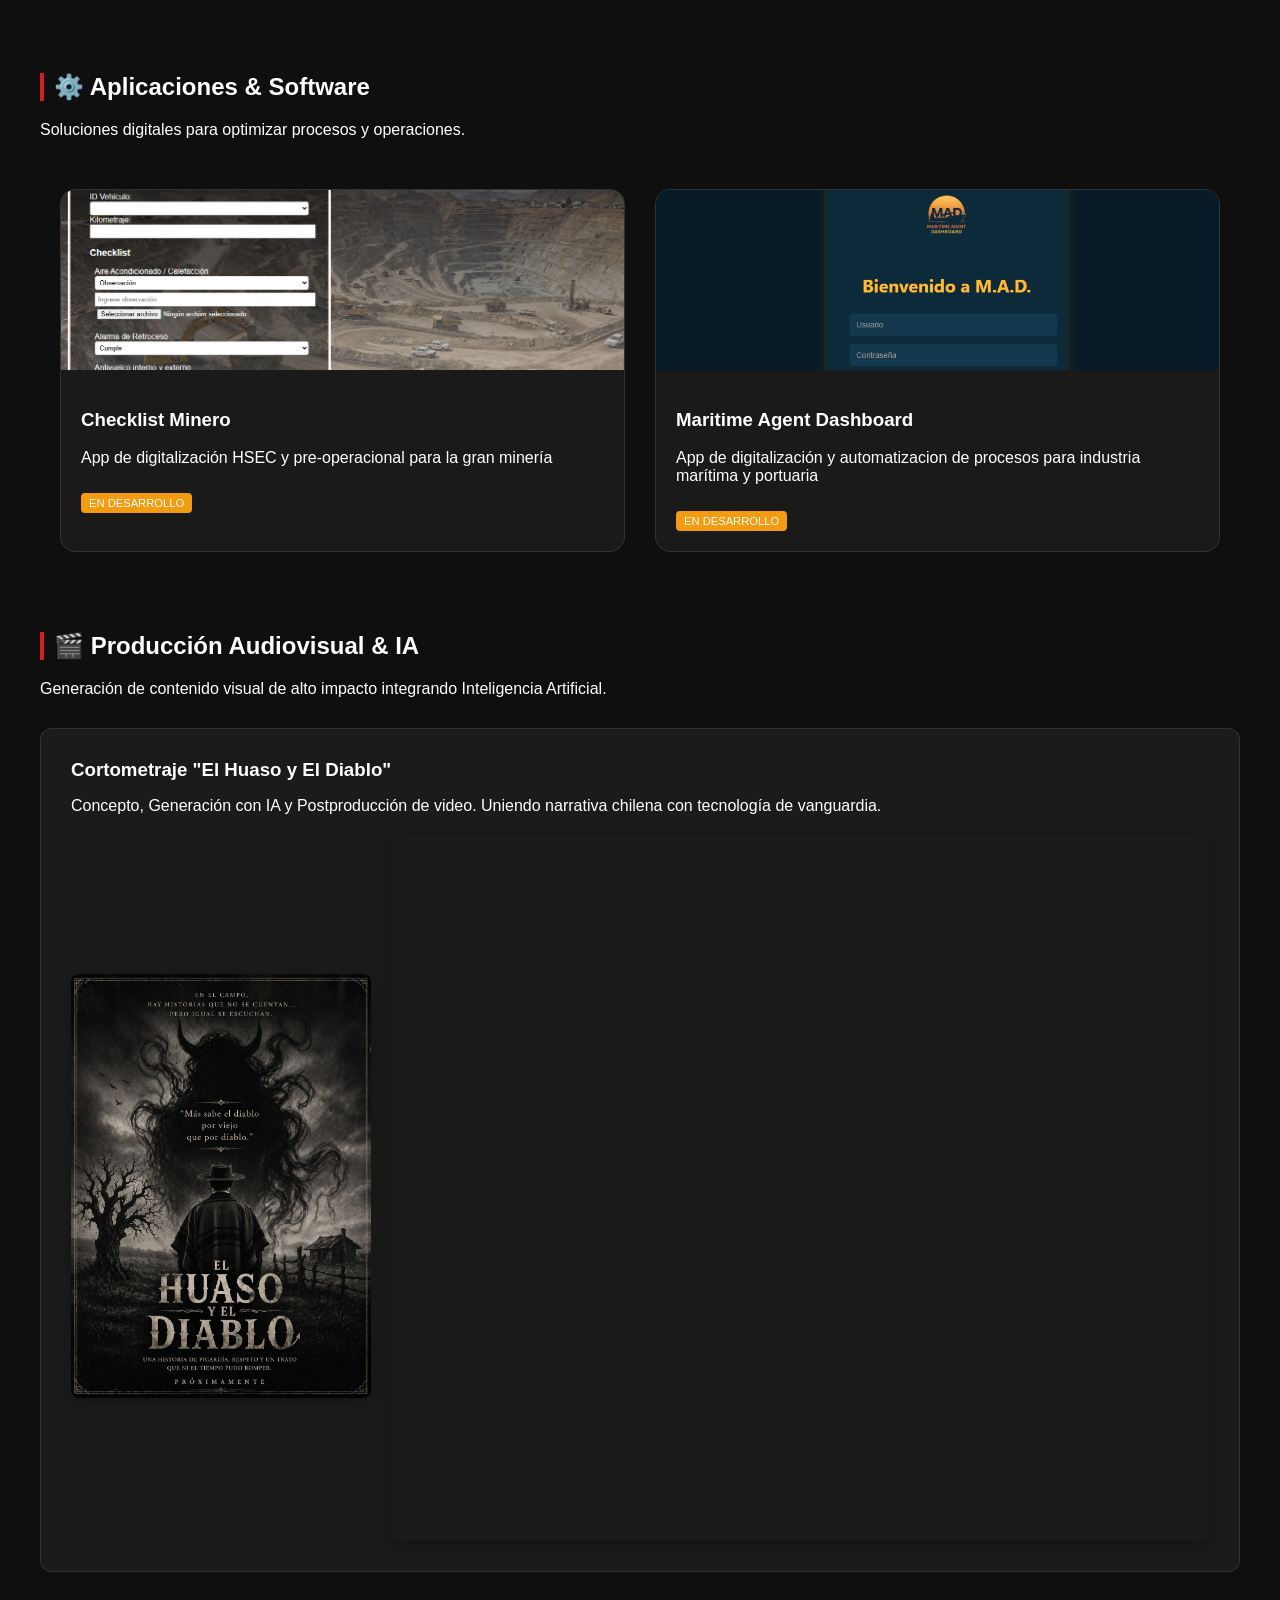
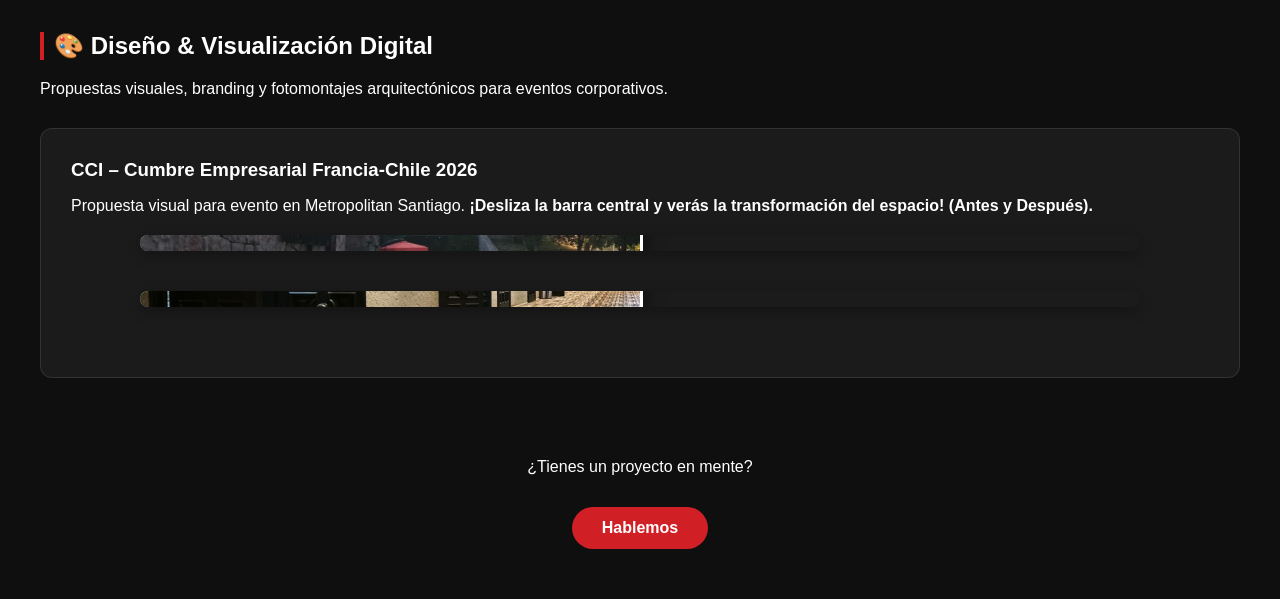
==== commit 2e46a8ba: "Change header text from h1 to h2" ====
--- a/portafolio.html
+++ b/portafolio.html
@@ -113,7 +113,7 @@
         <div class="hero-content">
             <div class="hero-text">
                 <h1>Gonzalo Cuevas</h1>
-                <h1>Transformo ideas en código y narrativa visual.</h1>
+                <h2>Transformo ideas en código y narrativa visual.</h2>
                 <p>
                   Soy <strong>Desarrollador Full Stack (Java Spring Boot)</strong> y <strong>Comunicador Audiovisual</strong>. 
                   Fusiono la robustez del desarrollo de software con la potencia de la <strong>edición de video profesional</strong> 
